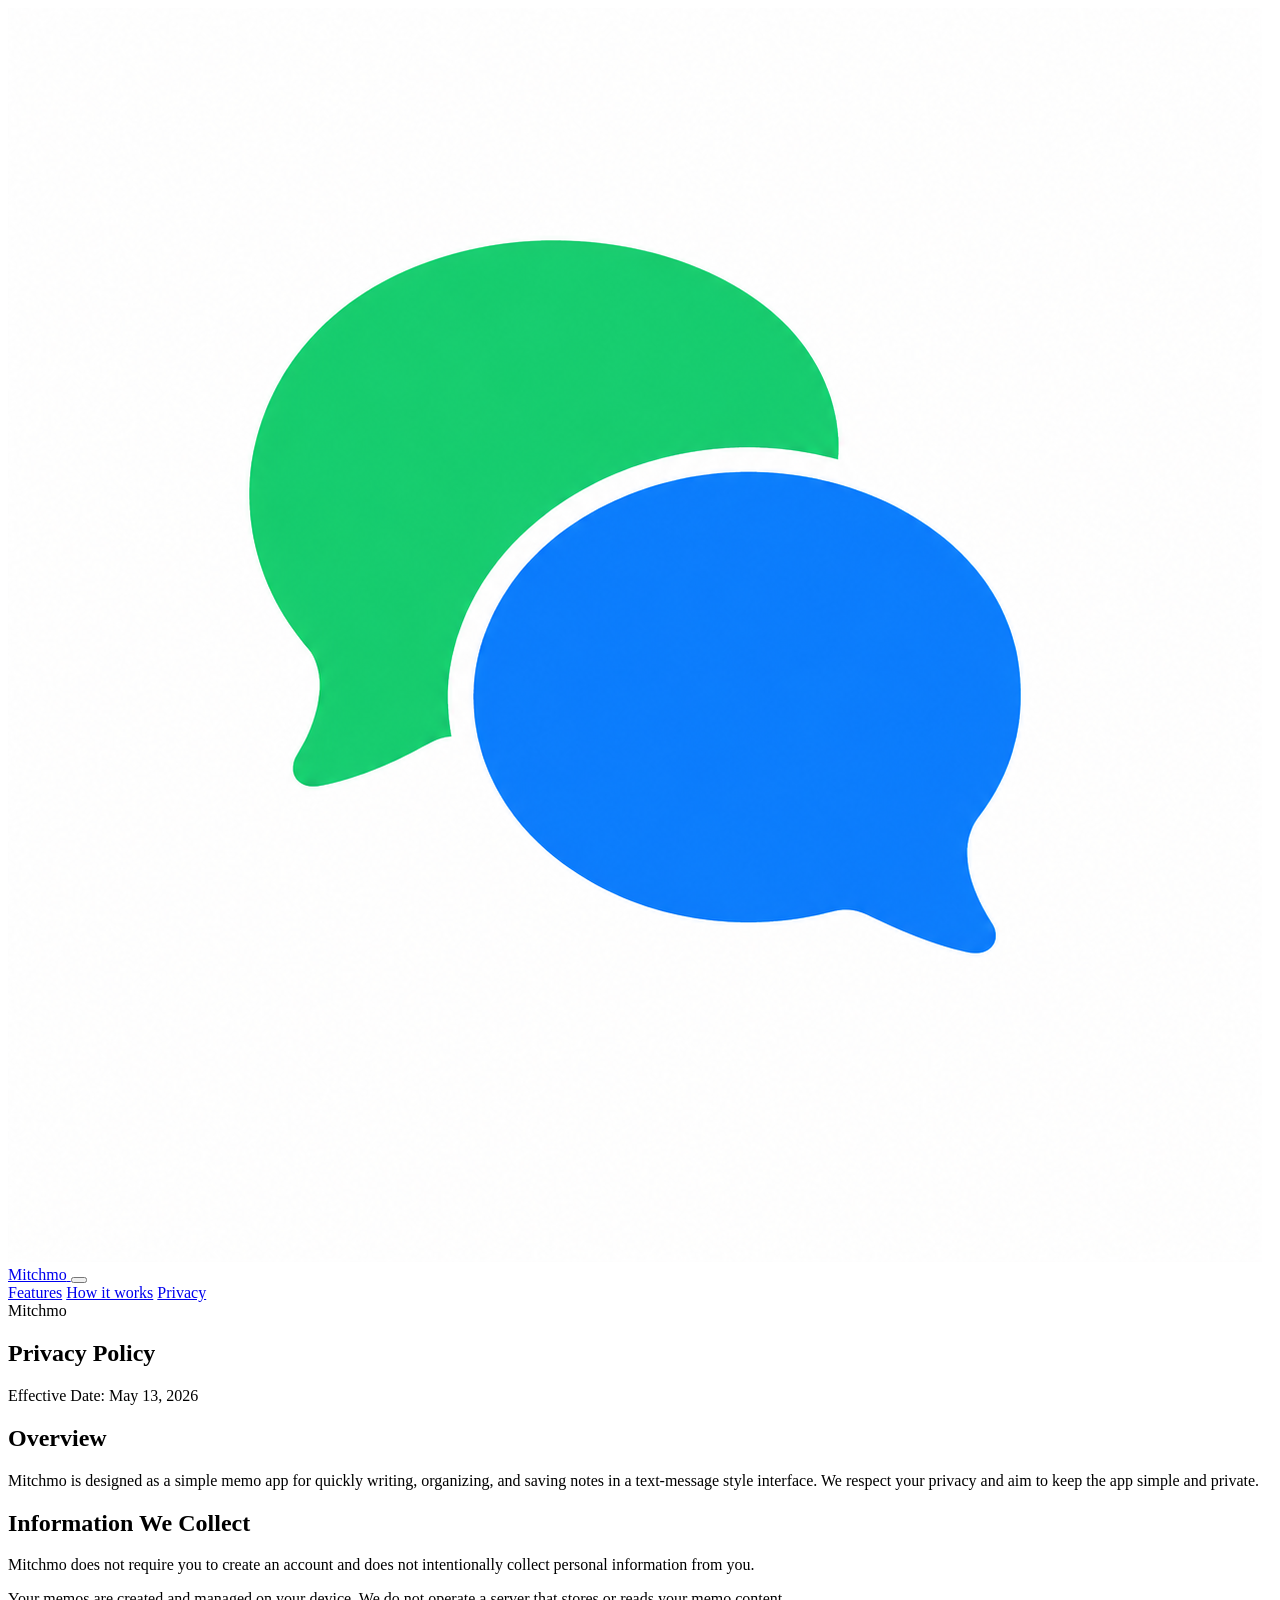
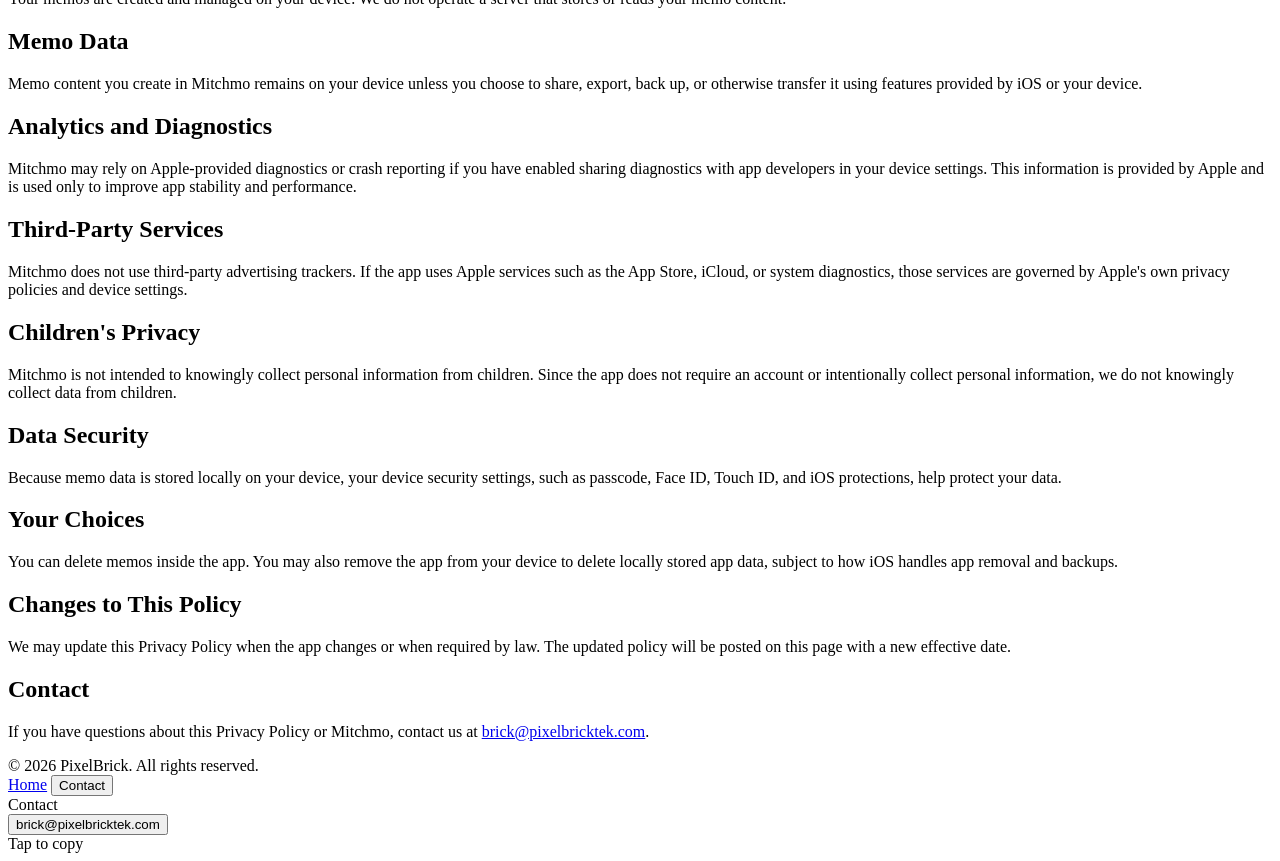
==== privacy.html @ 75b0a6c8 "Add files via upload" ====
<!doctype html>
<html lang="en">
<head>
  <meta charset="utf-8">
  <meta name="viewport" content="width=device-width, initial-scale=1">
  <title>Privacy Policy - Mitchmo</title>
  <meta name="description" content="Privacy Policy for Mitchmo.">
  <meta name="theme-color" content="#0A84FF">
  <link rel="icon" href="icon.png" type="image/png">
  <link rel="stylesheet" href="assets/styles.css">
</head>
<body>
  <header class="site-header">
    <a class="brand" href="index.html" aria-label="Mitchmo home">
      <img class="app-icon" src="icon.png" alt="" aria-hidden="true">
      <span>Mitchmo</span>
    </a>
    <button class="menu-toggle" type="button" data-menu-toggle aria-label="Open menu" aria-expanded="false"><span></span><span></span><span></span></button>
    <nav data-site-nav>
      <a href="index.html#features">Features</a>
      <a href="index.html#how">How it works</a>
      <a href="privacy.html">Privacy</a>
    </nav>
  </header>

  <main class="policy-page">
    <section class="policy-hero">
      <div class="eyebrow">Mitchmo</div>
      <h1>Privacy Policy</h1>
      <p>Effective Date: May 13, 2026</p>
    </section>

    <section class="policy-card">
      <h2>Overview</h2>
      <p>Mitchmo is designed as a simple memo app for quickly writing, organizing, and saving notes in a text-message style interface. We respect your privacy and aim to keep the app simple and private.</p>

      <h2>Information We Collect</h2>
      <p>Mitchmo does not require you to create an account and does not intentionally collect personal information from you.</p>
      <p>Your memos are created and managed on your device. We do not operate a server that stores or reads your memo content.</p>

      <h2>Memo Data</h2>
      <p>Memo content you create in Mitchmo remains on your device unless you choose to share, export, back up, or otherwise transfer it using features provided by iOS or your device.</p>

      <h2>Analytics and Diagnostics</h2>
      <p>Mitchmo may rely on Apple-provided diagnostics or crash reporting if you have enabled sharing diagnostics with app developers in your device settings. This information is provided by Apple and is used only to improve app stability and performance.</p>

      <h2>Third-Party Services</h2>
      <p>Mitchmo does not use third-party advertising trackers. If the app uses Apple services such as the App Store, iCloud, or system diagnostics, those services are governed by Apple's own privacy policies and device settings.</p>

      <h2>Children's Privacy</h2>
      <p>Mitchmo is not intended to knowingly collect personal information from children. Since the app does not require an account or intentionally collect personal information, we do not knowingly collect data from children.</p>

      <h2>Data Security</h2>
      <p>Because memo data is stored locally on your device, your device security settings, such as passcode, Face ID, Touch ID, and iOS protections, help protect your data.</p>

      <h2>Your Choices</h2>
      <p>You can delete memos inside the app. You may also remove the app from your device to delete locally stored app data, subject to how iOS handles app removal and backups.</p>

      <h2>Changes to This Policy</h2>
      <p>We may update this Privacy Policy when the app changes or when required by law. The updated policy will be posted on this page with a new effective date.</p>

      <h2>Contact</h2>
      <p>If you have questions about this Privacy Policy or Mitchmo, contact us at <a href="mailto:brick@pixelbricktek.com">brick@pixelbricktek.com</a>.</p>
    </section>
  </main>

  <footer class="site-footer">
    <span>© 2026 PixelBrick. All rights reserved.</span>
    <div>
      <a href="index.html">Home</a>
      <button class="contact-link" type="button" data-contact-button>Contact</button>
    </div>
  </footer>

  <div class="contact-popup" data-contact-popup aria-live="polite">
    <div class="contact-popup-title">Contact</div>
    <button class="contact-email" type="button" data-copy-email>brick@pixelbricktek.com</button>
    <div class="contact-hint" data-contact-hint>Tap to copy</div>
  </div>

  <script>
    const menuToggle = document.querySelector('[data-menu-toggle]');
    const siteNav = document.querySelector('[data-site-nav]');
    const contactButton = document.querySelector('[data-contact-button]');
    const contactPopup = document.querySelector('[data-contact-popup]');
    const copyEmailButton = document.querySelector('[data-copy-email]');
    const contactHint = document.querySelector('[data-contact-hint]');
    const contactEmail = 'brick@pixelbricktek.com';

    menuToggle?.addEventListener('click', () => {
      const isOpen = siteNav?.classList.toggle('is-open');
      menuToggle.setAttribute('aria-expanded', isOpen ? 'true' : 'false');
    });

    siteNav?.querySelectorAll('a').forEach((link) => {
      link.addEventListener('click', () => {
        siteNav.classList.remove('is-open');
        menuToggle?.setAttribute('aria-expanded', 'false');
      });
    });

    contactButton?.addEventListener('click', () => {
      contactPopup?.classList.toggle('is-visible');
      contactHint.textContent = 'Tap to copy';
    });

    copyEmailButton?.addEventListener('click', async () => {
      try {
        await navigator.clipboard.writeText(contactEmail);
        contactHint.textContent = 'Copied';
      } catch {
        contactHint.textContent = 'Select and copy';
      }
    });
  </script>
</body>
</html>
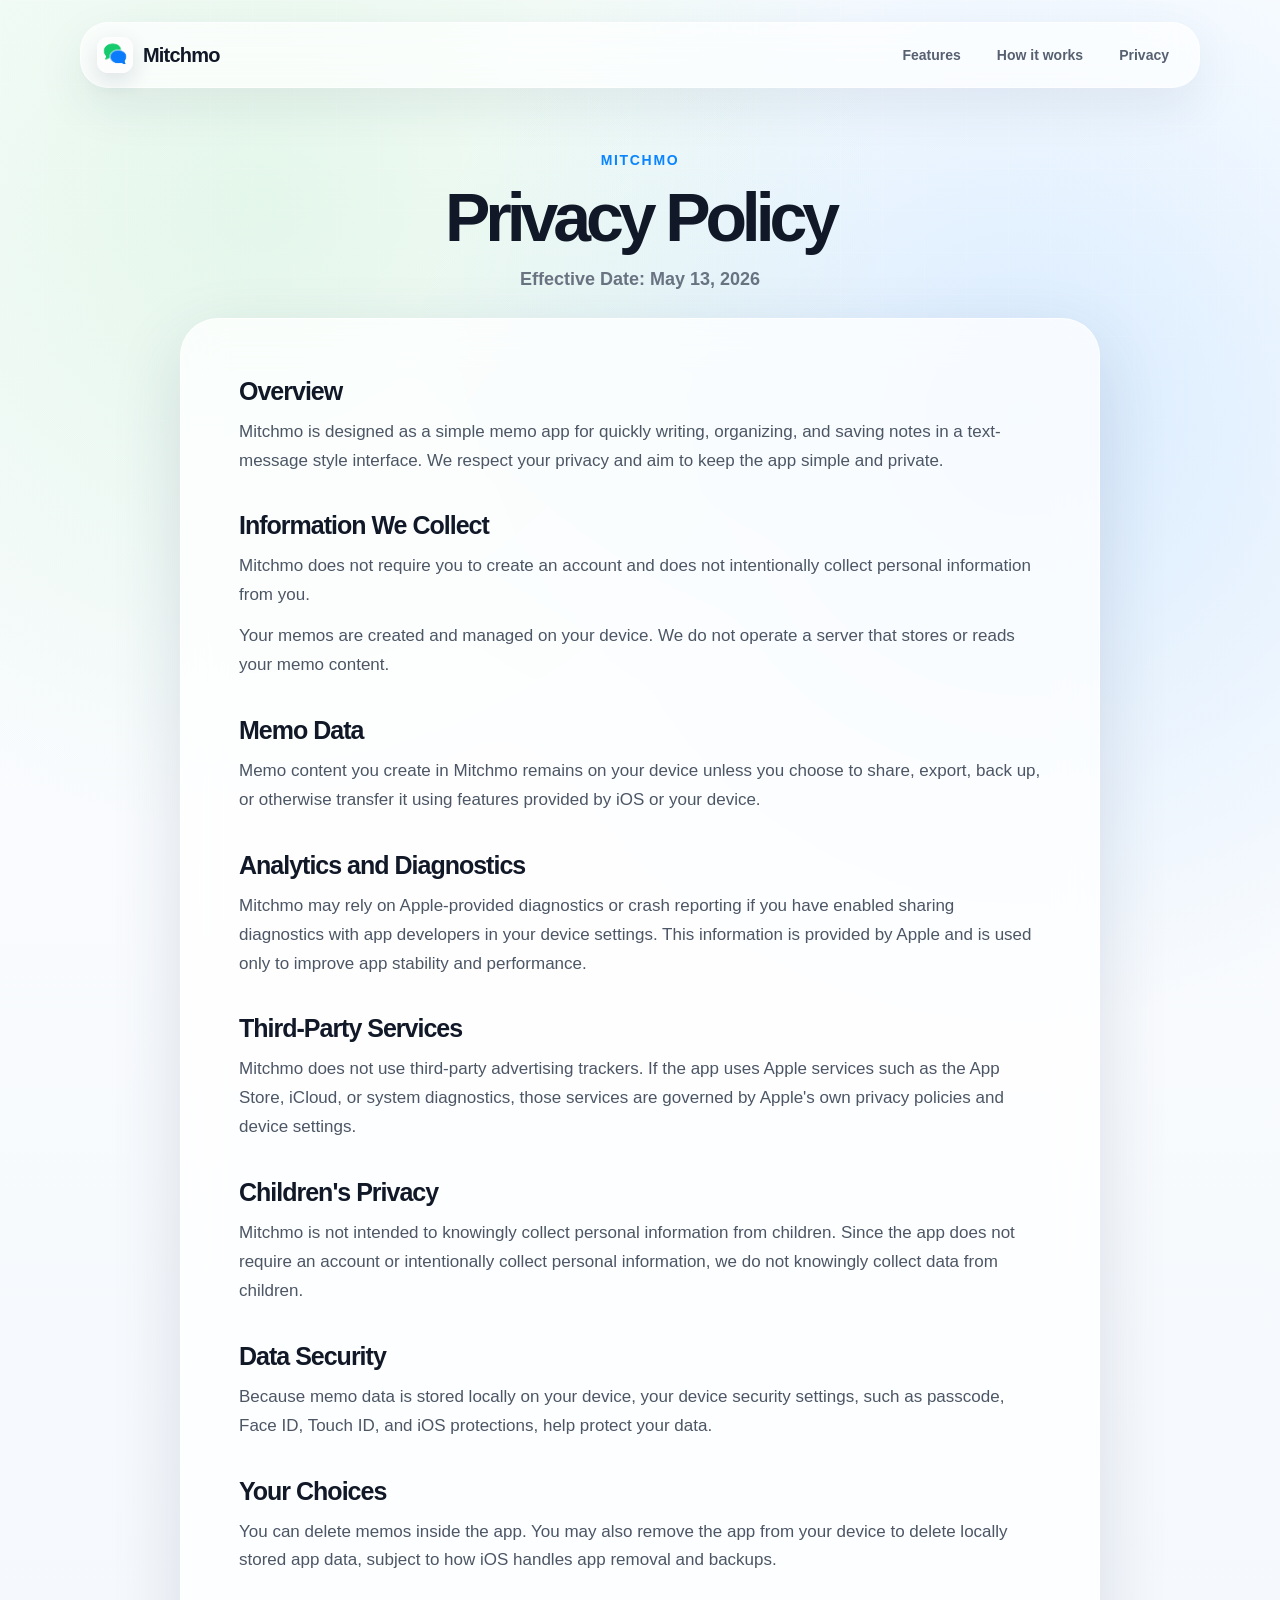
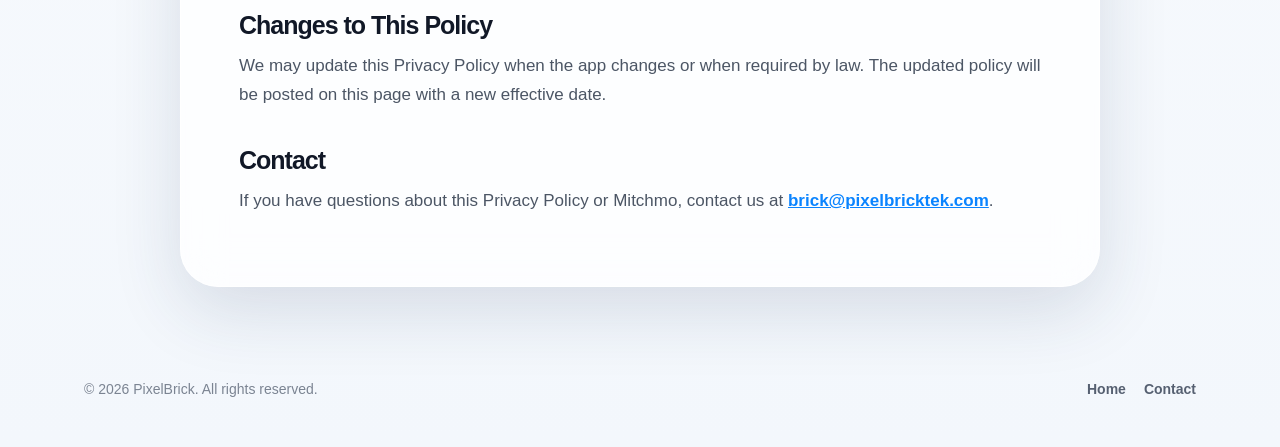
==== commit 5c248333: "Add files via upload" ====
--- a/privacy.html
+++ b/privacy.html
@@ -6,8 +6,9 @@
   <title>Privacy Policy - Mitchmo</title>
   <meta name="description" content="Privacy Policy for Mitchmo.">
   <meta name="theme-color" content="#0A84FF">
-  <link rel="icon" href="icon.png" type="image/png">
-  <link rel="stylesheet" href="assets/styles.css">
+  <link rel="icon" href="favicon.svg" type="image/svg+xml">
+  <link rel="apple-touch-icon" href="icon.png">
+  <link rel="stylesheet" href="styles.css">
 </head>
 <body>
   <header class="site-header">
--- a/styles.css
+++ b/styles.css
@@ -0,0 +1,923 @@
+:root {
+  --blue: #0A84FF;
+  --blue-deep: #0067E8;
+  --green: #34C759;
+  --green-deep: #10B84D;
+  --ink: #111827;
+  --muted: #7B8492;
+  --line: rgba(17, 24, 39, 0.08);
+  --bg: #F5F8FC;
+  --card: rgba(255, 255, 255, 0.78);
+  --shadow: 0 24px 70px rgba(34, 56, 93, 0.14);
+}
+
+* {
+  box-sizing: border-box;
+}
+
+html {
+  scroll-behavior: smooth;
+}
+
+body {
+  margin: 0;
+  font-family: -apple-system, BlinkMacSystemFont, "SF Pro Display", "Segoe UI", sans-serif;
+  color: var(--ink);
+  background:
+    radial-gradient(circle at 20% 10%, rgba(52, 199, 89, 0.12), transparent 30%),
+    radial-gradient(circle at 80% 20%, rgba(10, 132, 255, 0.14), transparent 32%),
+    linear-gradient(180deg, #FDFEFF 0%, #F3F7FC 100%);
+  min-height: 100vh;
+}
+
+body::before {
+  content: "";
+  position: fixed;
+  inset: 0;
+  pointer-events: none;
+  background-image: linear-gradient(rgba(255,255,255,0.42) 1px, transparent 1px), linear-gradient(90deg, rgba(255,255,255,0.42) 1px, transparent 1px);
+  background-size: 42px 42px;
+  mask-image: linear-gradient(to bottom, rgba(0,0,0,0.35), transparent 70%);
+}
+
+.site-header {
+  width: min(1120px, calc(100% - 40px));
+  margin: 22px auto 0;
+  padding: 14px 16px;
+  display: flex;
+  align-items: center;
+  justify-content: space-between;
+  gap: 20px;
+  position: sticky;
+  top: 16px;
+  z-index: 10;
+  border: 1px solid rgba(255, 255, 255, 0.62);
+  border-radius: 28px;
+  background: rgba(255, 255, 255, 0.68);
+  backdrop-filter: blur(22px);
+  box-shadow: 0 18px 50px rgba(31, 48, 76, 0.08);
+}
+
+.brand {
+  display: inline-flex;
+  align-items: center;
+  gap: 10px;
+  color: var(--ink);
+  font-size: 20px;
+  font-weight: 800;
+  text-decoration: none;
+  letter-spacing: -0.04em;
+}
+
+.brand-icon {
+  width: 36px;
+  height: 36px;
+  position: relative;
+  display: inline-block;
+  border-radius: 11px;
+  background: #fff;
+  box-shadow: inset 0 0 0 1px rgba(255,255,255,0.6), 0 8px 22px rgba(36, 53, 83, 0.14);
+}
+
+.brand-icon span,
+.brand-icon i,
+.logo-large span,
+.logo-large i {
+  position: absolute;
+  display: block;
+  border-radius: 50%;
+}
+
+.brand-icon span {
+  left: 8px;
+  top: 9px;
+  width: 18px;
+  height: 18px;
+  background: linear-gradient(145deg, #17DB70, #0DBB4D);
+}
+
+.brand-icon span::after,
+.logo-large span::after {
+  content: "";
+  position: absolute;
+  left: 1px;
+  bottom: -4px;
+  width: 10px;
+  height: 8px;
+  background: inherit;
+  border-radius: 0 0 0 8px;
+  transform: rotate(-22deg);
+}
+
+.brand-icon i {
+  right: 7px;
+  bottom: 8px;
+  width: 18px;
+  height: 15px;
+  background: linear-gradient(145deg, #0A8CFF, #0068EF);
+}
+
+.brand-icon i::after,
+.logo-large i::after {
+  content: "";
+  position: absolute;
+  right: -2px;
+  bottom: -4px;
+  width: 8px;
+  height: 7px;
+  background: inherit;
+  border-radius: 0 0 8px 0;
+  transform: rotate(28deg);
+}
+
+nav {
+  display: flex;
+  align-items: center;
+  gap: 8px;
+}
+
+nav a {
+  color: #566071;
+  text-decoration: none;
+  padding: 10px 14px;
+  border-radius: 18px;
+  font-size: 14px;
+  font-weight: 700;
+}
+
+nav a:hover {
+  color: var(--ink);
+  background: rgba(17, 24, 39, 0.05);
+}
+
+.menu-toggle {
+  display: none;
+  width: 44px;
+  height: 44px;
+  align-items: center;
+  justify-content: center;
+  flex-direction: column;
+  gap: 5px;
+  border: 0;
+  border-radius: 16px;
+  background: rgba(17, 24, 39, 0.06);
+  cursor: pointer;
+}
+
+.menu-toggle span {
+  width: 18px;
+  height: 2px;
+  border-radius: 999px;
+  background: var(--ink);
+}
+
+main {
+  position: relative;
+  z-index: 1;
+}
+
+.hero {
+  width: min(1120px, calc(100% - 40px));
+  margin: 58px auto 0;
+  min-height: 680px;
+  display: grid;
+  grid-template-columns: 0.92fr 1.08fr;
+  align-items: center;
+  gap: 42px;
+}
+
+.eyebrow,
+.section-label,
+.section-heading p {
+  color: var(--blue);
+  font-size: 14px;
+  font-weight: 900;
+  letter-spacing: 0.12em;
+  text-transform: uppercase;
+}
+
+.hero h1,
+.section h2,
+.download h2,
+.policy-hero h1 {
+  margin: 16px 0 18px;
+  color: var(--ink);
+  font-size: clamp(54px, 8vw, 92px);
+  line-height: 0.92;
+  letter-spacing: -0.075em;
+}
+
+.hero h1 span,
+.section h2 span {
+  color: var(--blue);
+}
+
+.hero p {
+  max-width: 520px;
+  margin: 0;
+  color: #697382;
+  font-size: 24px;
+  line-height: 1.35;
+  letter-spacing: -0.03em;
+}
+
+.hero-actions {
+  display: flex;
+  flex-wrap: wrap;
+  gap: 12px;
+  margin-top: 32px;
+}
+
+.primary-button,
+.secondary-button {
+  display: inline-flex;
+  align-items: center;
+  justify-content: center;
+  min-height: 52px;
+  padding: 0 22px;
+  border-radius: 999px;
+  font-size: 15px;
+  font-weight: 900;
+  text-decoration: none;
+}
+
+.primary-button {
+  color: #fff;
+  background: linear-gradient(135deg, var(--blue), var(--blue-deep));
+  box-shadow: 0 14px 32px rgba(10, 132, 255, 0.28);
+}
+
+.secondary-button {
+  color: var(--ink);
+  background: rgba(255, 255, 255, 0.72);
+  border: 1px solid rgba(17, 24, 39, 0.08);
+}
+
+.hero-visual {
+  position: relative;
+  height: 660px;
+  border-radius: 52px;
+  overflow: hidden;
+  background: linear-gradient(145deg, rgba(255,255,255,0.66), rgba(255,255,255,0.32));
+  border: 1px solid rgba(255,255,255,0.72);
+  box-shadow: var(--shadow);
+}
+
+.hero-visual::before {
+  content: "";
+  position: absolute;
+  inset: 42px;
+  border-radius: 42px;
+  background:
+    radial-gradient(circle at 34% 30%, rgba(52, 199, 89, 0.16), transparent 32%),
+    radial-gradient(circle at 76% 70%, rgba(10, 132, 255, 0.18), transparent 34%);
+  filter: blur(8px);
+}
+
+.bubble {
+  position: absolute;
+  color: #fff;
+  min-width: 190px;
+  padding: 24px 32px;
+  border-radius: 999px;
+  font-size: clamp(22px, 2.8vw, 32px);
+  font-weight: 850;
+  letter-spacing: -0.04em;
+  box-shadow: 0 24px 48px rgba(42, 63, 97, 0.15);
+}
+
+.bubble::after {
+  content: "";
+  position: absolute;
+  bottom: -3px;
+  width: 30px;
+  height: 28px;
+  background: inherit;
+}
+
+.bubble-blue {
+  background: linear-gradient(145deg, #1295FF, #0068EE);
+  right: 42px;
+}
+
+.bubble-blue::after {
+  right: 16px;
+  border-radius: 0 0 22px 0;
+  transform: rotate(30deg);
+}
+
+.bubble-green {
+  background: linear-gradient(145deg, #5EE173, #21BF4F);
+  left: 44px;
+}
+
+.bubble-green::after {
+  left: 15px;
+  border-radius: 0 0 0 22px;
+  transform: rotate(-30deg);
+}
+
+.bubble.large {
+  transform: scale(1.08);
+}
+
+.bubble.mid {
+  top: 132px;
+}
+
+.bubble.small {
+  top: 310px;
+  min-width: 160px;
+}
+
+.hero-visual .bubble-green.large {
+  top: 56px;
+}
+
+.hero-visual .bubble-blue.large {
+  bottom: 94px;
+}
+
+.section {
+  width: min(1120px, calc(100% - 40px));
+  margin: 96px auto 0;
+}
+
+.section-heading {
+  text-align: center;
+  max-width: 720px;
+  margin: 0 auto 34px;
+}
+
+.section h2,
+.download h2,
+.policy-hero h1 {
+  font-size: clamp(40px, 5.8vw, 68px);
+  line-height: 0.98;
+}
+
+.feature-grid {
+  display: grid;
+  grid-template-columns: repeat(4, 1fr);
+  gap: 16px;
+}
+
+.card {
+  min-height: 290px;
+  padding: 28px;
+  border-radius: 34px;
+  background: var(--card);
+  border: 1px solid rgba(255, 255, 255, 0.68);
+  box-shadow: 0 20px 56px rgba(31, 48, 76, 0.09);
+  backdrop-filter: blur(18px);
+}
+
+.card-icon {
+  width: 54px;
+  height: 54px;
+  display: grid;
+  place-items: center;
+  border-radius: 18px;
+  color: #fff;
+  font-size: 24px;
+  font-weight: 900;
+  margin-bottom: 28px;
+}
+
+.blue-card .card-icon { background: linear-gradient(145deg, var(--blue), var(--blue-deep)); }
+.green-card .card-icon { background: linear-gradient(145deg, var(--green), var(--green-deep)); }
+.white-card .card-icon { color: var(--ink); background: #fff; box-shadow: inset 0 0 0 1px var(--line); }
+.dark-card .card-icon { background: linear-gradient(145deg, #202A3E, #070B14); }
+
+.card h3 {
+  margin: 0 0 12px;
+  font-size: 24px;
+  line-height: 1.05;
+  letter-spacing: -0.05em;
+}
+
+.card p {
+  margin: 0;
+  color: #697382;
+  font-size: 16px;
+  line-height: 1.5;
+}
+
+.split-section {
+  display: grid;
+  grid-template-columns: 0.9fr 1.1fr;
+  gap: 46px;
+  align-items: center;
+}
+
+.section-text {
+  color: #697382;
+  font-size: 20px;
+  line-height: 1.55;
+  margin: 0;
+}
+
+.steps {
+  display: grid;
+  gap: 12px;
+}
+
+.step {
+  display: grid;
+  grid-template-columns: 54px 1fr;
+  align-items: center;
+  gap: 16px;
+  padding: 18px;
+  border-radius: 26px;
+  background: rgba(255, 255, 255, 0.72);
+  border: 1px solid rgba(255,255,255,0.72);
+  box-shadow: 0 14px 38px rgba(31, 48, 76, 0.07);
+}
+
+.step span {
+  width: 54px;
+  height: 54px;
+  display: grid;
+  place-items: center;
+  border-radius: 18px;
+  color: #fff;
+  font-size: 22px;
+  font-weight: 900;
+  background: linear-gradient(145deg, var(--blue), var(--green));
+}
+
+.step p {
+  margin: 0;
+  color: #3C4655;
+  font-size: 17px;
+  font-weight: 700;
+  line-height: 1.4;
+}
+
+.download {
+  width: min(1120px, calc(100% - 40px));
+  margin: 96px auto 0;
+}
+
+.download-card {
+  text-align: center;
+  padding: 70px 28px;
+  border-radius: 44px;
+  background: linear-gradient(145deg, rgba(255,255,255,0.78), rgba(255,255,255,0.44));
+  border: 1px solid rgba(255,255,255,0.72);
+  box-shadow: var(--shadow);
+}
+
+.logo-large {
+  position: relative;
+  width: 112px;
+  height: 112px;
+  border-radius: 32px;
+  margin: 0 auto 24px;
+  background: #fff;
+  box-shadow: 0 18px 42px rgba(31, 48, 76, 0.14);
+}
+
+.logo-large span {
+  left: 28px;
+  top: 28px;
+  width: 50px;
+  height: 50px;
+  background: linear-gradient(145deg, #17DB70, #0DBB4D);
+}
+
+.logo-large i {
+  right: 23px;
+  bottom: 26px;
+  width: 52px;
+  height: 42px;
+  background: linear-gradient(145deg, #0A8CFF, #0068EF);
+}
+
+.download-card h2 {
+  margin-bottom: 8px;
+}
+
+.download-card p {
+  margin: 0 0 28px;
+  color: #697382;
+  font-size: 22px;
+  font-weight: 700;
+}
+
+.site-footer {
+  width: min(1120px, calc(100% - 40px));
+  margin: 72px auto 28px;
+  padding: 22px 4px;
+  display: flex;
+  justify-content: space-between;
+  gap: 18px;
+  color: #7B8492;
+  font-size: 14px;
+}
+
+.site-footer div {
+  display: flex;
+  gap: 18px;
+}
+
+.site-footer a {
+  color: #566071;
+  text-decoration: none;
+  font-weight: 700;
+}
+
+.policy-page {
+  width: min(920px, calc(100% - 40px));
+  margin: 64px auto 0;
+}
+
+.policy-hero {
+  text-align: center;
+  margin-bottom: 28px;
+}
+
+.policy-hero p {
+  color: #697382;
+  font-size: 18px;
+  font-weight: 700;
+}
+
+.policy-card {
+  padding: clamp(28px, 5vw, 58px);
+  border-radius: 38px;
+  background: rgba(255,255,255,0.76);
+  border: 1px solid rgba(255,255,255,0.72);
+  box-shadow: var(--shadow);
+  backdrop-filter: blur(20px);
+}
+
+.policy-card h2 {
+  margin: 36px 0 12px;
+  font-size: 25px;
+  letter-spacing: -0.04em;
+}
+
+.policy-card h2:first-child {
+  margin-top: 0;
+}
+
+.policy-card p {
+  margin: 0 0 12px;
+  color: #4C5665;
+  font-size: 17px;
+  line-height: 1.7;
+}
+
+.policy-card a {
+  color: var(--blue);
+  font-weight: 800;
+}
+
+@media (max-width: 900px) {
+  .hero,
+  .split-section {
+    grid-template-columns: 1fr;
+  }
+
+  .hero {
+    min-height: auto;
+  }
+
+  .hero-visual {
+    height: 560px;
+  }
+
+  .feature-grid {
+    grid-template-columns: repeat(2, 1fr);
+  }
+}
+
+@media (max-width: 640px) {
+  .site-header {
+    width: calc(100% - 24px);
+    top: 10px;
+    border-radius: 24px;
+  }
+
+  .menu-toggle {
+    display: flex;
+  }
+
+  nav {
+    position: absolute;
+    top: calc(100% + 10px);
+    right: 0;
+    min-width: 190px;
+    padding: 10px;
+    display: grid;
+    gap: 6px;
+    border-radius: 22px;
+    background: rgba(255, 255, 255, 0.9);
+    border: 1px solid rgba(255,255,255,0.78);
+    box-shadow: 0 20px 52px rgba(31, 48, 76, 0.16);
+    backdrop-filter: blur(22px);
+    opacity: 0;
+    pointer-events: none;
+    transform: translateY(-6px) scale(0.98);
+    transition: opacity 0.18s ease, transform 0.18s ease;
+  }
+
+  nav.is-open {
+    opacity: 1;
+    pointer-events: auto;
+    transform: translateY(0) scale(1);
+  }
+
+  nav a {
+    display: block;
+    padding: 13px 14px;
+  }
+
+  .hero,
+  .section,
+  .download,
+  .site-footer,
+  .policy-page {
+    width: calc(100% - 28px);
+  }
+
+  .hero {
+    margin-top: 40px;
+    gap: 28px;
+  }
+
+  .hero h1 {
+    font-size: 58px;
+  }
+
+  .hero p {
+    font-size: 20px;
+  }
+
+  .hero-visual {
+    height: 500px;
+    border-radius: 38px;
+  }
+
+  .bubble {
+    min-width: 142px;
+    padding: 20px 24px;
+    font-size: 22px;
+  }
+
+  .bubble-blue {
+    right: 22px;
+  }
+
+  .bubble-green {
+    left: 22px;
+  }
+
+  .feature-grid {
+    grid-template-columns: 1fr;
+  }
+
+  .site-footer {
+    flex-direction: column;
+  }
+}
+
+.app-icon {
+  width: 36px;
+  height: 36px;
+  display: inline-block;
+  border-radius: 11px;
+  object-fit: cover;
+  box-shadow: 0 8px 22px rgba(36, 53, 83, 0.14);
+}
+
+.app-icon-large {
+  display: block;
+  object-fit: cover;
+}
+
+.bubble::after {
+  display: none;
+}
+
+.contact-link {
+  appearance: none;
+  border: 0;
+  background: transparent;
+  padding: 0;
+  color: #566071;
+  font: inherit;
+  font-weight: 700;
+  cursor: pointer;
+}
+
+.contact-link:hover {
+  color: var(--ink);
+}
+
+.contact-popup {
+  position: fixed;
+  right: 24px;
+  bottom: 24px;
+  z-index: 30;
+  min-width: 260px;
+  padding: 18px;
+  border-radius: 24px;
+  background: rgba(255,255,255,0.86);
+  border: 1px solid rgba(255,255,255,0.78);
+  box-shadow: 0 24px 64px rgba(31, 48, 76, 0.18);
+  backdrop-filter: blur(22px);
+  opacity: 0;
+  pointer-events: none;
+  transform: translateY(12px) scale(0.98);
+  transition: opacity 0.18s ease, transform 0.18s ease;
+}
+
+.contact-popup.is-visible {
+  opacity: 1;
+  pointer-events: auto;
+  transform: translateY(0) scale(1);
+}
+
+.contact-popup-title {
+  margin-bottom: 8px;
+  color: var(--ink);
+  font-size: 14px;
+  font-weight: 900;
+}
+
+.contact-email {
+  width: 100%;
+  border: 0;
+  padding: 12px 14px;
+  border-radius: 16px;
+  color: #fff;
+  background: linear-gradient(135deg, var(--blue), var(--blue-deep));
+  font-size: 15px;
+  font-weight: 850;
+  cursor: pointer;
+}
+
+.contact-hint {
+  margin-top: 8px;
+  color: #697382;
+  font-size: 13px;
+  font-weight: 700;
+  text-align: center;
+}
+
+@media (max-width: 640px) {
+  .contact-popup {
+    right: 14px;
+    bottom: 14px;
+    width: calc(100% - 28px);
+  }
+}
+
+
+.hero-visual {
+  overflow: hidden;
+}
+
+.hero-visual .bubble {
+  display: inline-flex;
+  align-items: center;
+  justify-content: center;
+  min-width: 0;
+  white-space: nowrap;
+  max-width: calc(100% - 44px);
+  padding: 18px 27px;
+  border-radius: 999px;
+  line-height: 1;
+  overflow: hidden;
+  text-overflow: ellipsis;
+  will-change: transform, background, box-shadow, filter, opacity;
+  transform: translate3d(0, 0, 0) rotate(0deg) scale(1);
+  transition-property: transform, background, box-shadow, opacity, filter;
+  transition-duration: 7.6s, 7.6s, 7.6s, 0.42s, 0.42s;
+  transition-timing-function: cubic-bezier(.45, 0, .22, 1);
+}
+
+.hero-visual .bubble::before {
+  display: none;
+}
+
+.hero-visual .bubble::after {
+  display: none;
+}
+
+.hero-visual .bubble-blue::before {
+  right: 18px;
+  border-radius: 0 0 22px 0;
+}
+
+.hero-visual .bubble-green::before {
+  left: 18px;
+  border-radius: 0 0 0 22px;
+  --tail-rotate: -26deg;
+}
+
+.hero-visual .bubble.is-blue {
+  background: linear-gradient(145deg, #1295FF, #0068EE);
+  box-shadow: 0 26px 56px rgba(10, 132, 255, 0.22);
+}
+
+.hero-visual .bubble.is-green {
+  background: linear-gradient(145deg, #5EE173, #21BF4F);
+  box-shadow: 0 26px 56px rgba(52, 199, 89, 0.22);
+}
+
+.hero-visual .bubble.is-changing {
+  opacity: 0.38;
+  filter: blur(8px);
+}
+
+.hero-bubble-1 {
+  left: 54px;
+  top: 58px;
+  font-size: 28px;
+  z-index: 2;
+}
+
+.hero-bubble-2 {
+  right: 48px;
+  top: 88px;
+  font-size: 25px;
+  z-index: 3;
+}
+
+.hero-bubble-3 {
+  left: 88px;
+  top: 238px;
+  font-size: 23px;
+  z-index: 2;
+}
+
+.hero-bubble-4 {
+  right: 74px;
+  top: 294px;
+  font-size: 29px;
+  z-index: 4;
+}
+
+.hero-bubble-5 {
+  left: 44px;
+  bottom: 124px;
+  font-size: 25px;
+  z-index: 3;
+}
+
+.hero-bubble-6 {
+  right: 50px;
+  bottom: 80px;
+  font-size: 24px;
+  z-index: 2;
+}
+
+.hero-bubble-7 {
+  right: 132px;
+  top: 206px;
+  font-size: 21px;
+  z-index: 5;
+}
+
+@keyframes bubbleMoveRight {
+  0% {
+    transform: translate3d(0, 0, 0) rotate(0deg) scale(1);
+    background: linear-gradient(145deg, #5EE173, #21BF4F);
+    box-shadow: 0 24px 48px rgba(42, 63, 97, 0.15);
+  }
+  100% {
+    transform: translate3d(var(--move-x, 46px), var(--move-y, 8px), 0) rotate(var(--rotate, 2deg)) scale(1.035);
+    background: linear-gradient(145deg, #1295FF, #0068EE);
+    box-shadow: 0 26px 56px rgba(10, 132, 255, 0.22);
+  }
+}
+
+@keyframes bubbleMoveLeft {
+  0% {
+    transform: translate3d(0, 0, 0) rotate(0deg) scale(1);
+    background: linear-gradient(145deg, #1295FF, #0068EE);
+    box-shadow: 0 24px 48px rgba(42, 63, 97, 0.15);
+  }
+  100% {
+    transform: translate3d(calc(var(--move-x, 46px) * -1), var(--move-y, -8px), 0) rotate(calc(var(--rotate, -2deg) * -1)) scale(1.035);
+    background: linear-gradient(145deg, #5EE173, #21BF4F);
+    box-shadow: 0 26px 56px rgba(52, 199, 89, 0.22);
+  }
+}
+
+@media (max-width: 640px) {
+  .hero-visual .bubble {
+    padding: 17px 22px;
+  }
+
+  .hero-bubble-1 { left: 24px; top: 52px; font-size: 23px; }
+  .hero-bubble-2 { right: 22px; top: 104px; font-size: 21px; }
+  .hero-bubble-3 { left: 36px; top: 218px; font-size: 20px; }
+  .hero-bubble-4 { right: 26px; top: 292px; font-size: 23px; }
+  .hero-bubble-5 { left: 22px; bottom: 126px; font-size: 21px; }
+  .hero-bubble-6 { right: 22px; bottom: 78px; font-size: 20px; }
+  .hero-bubble-7 { right: 68px; top: 176px; font-size: 19px; }
+}
